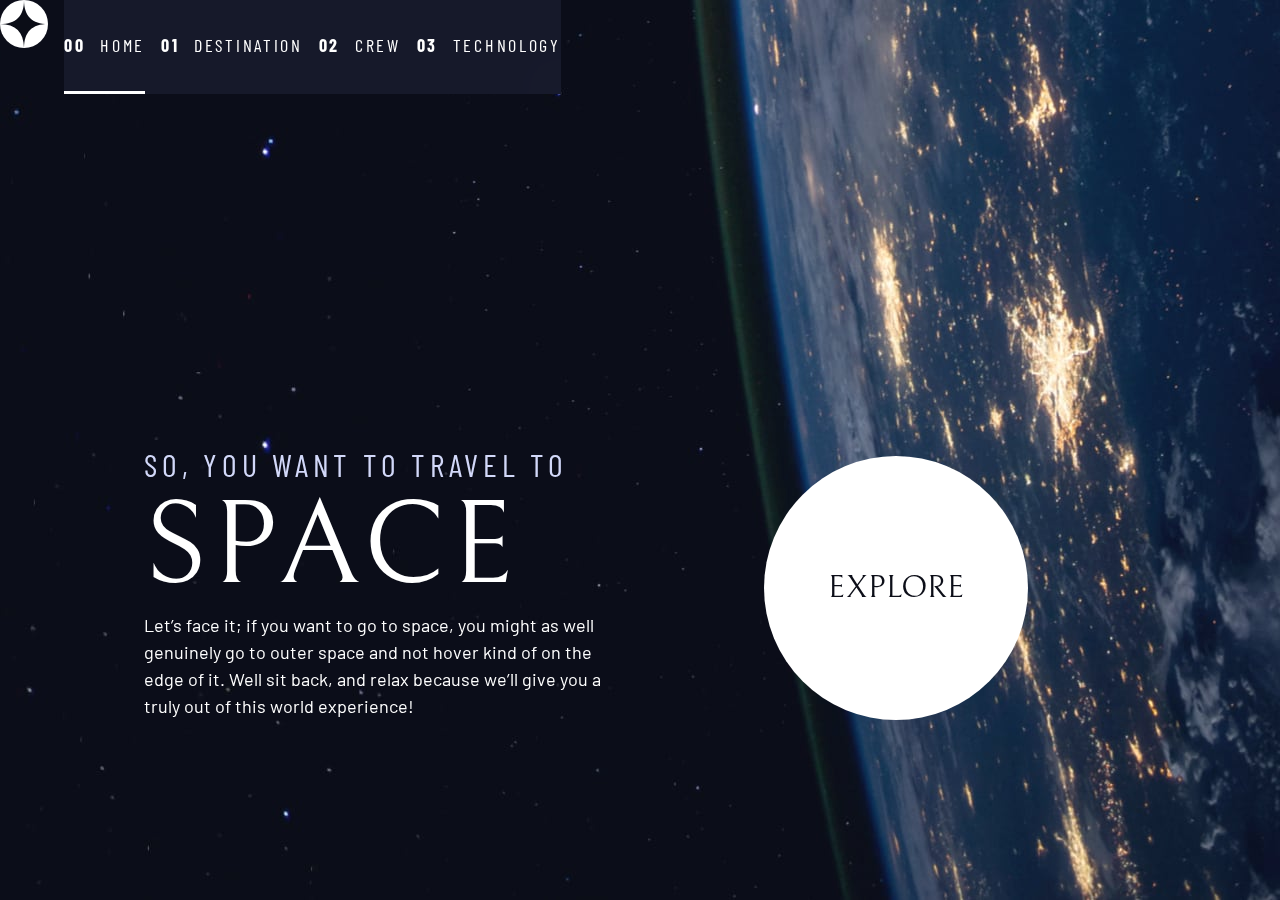
==== index.html @ 2943217c "feat: :sparkles: add animated navbar for mobile devices" ====
<!DOCTYPE html>
<html lang="en">

<head>
  <meta charset="UTF-8">
  <meta http-equiv="X-UA-Compatible" content="IE=edge">
  <meta name="viewport" content="width=device-width, initial-scale=1.0">
  <link rel="icon" type="image/png" sizes="32x32" href="./assets/favicon-32x32.png">
  <!-- Google fonts -->
  <link rel="preconnect" href="https://fonts.googleapis.com">
  <link rel="preconnect" href="https://fonts.gstatic.com" crossorigin>
  <link
    href="https://fonts.googleapis.com/css2?family=Barlow+Condensed:wght@400;700&family=Bellefair&family=Barlow:wght@400;700&display=swap"
    rel="stylesheet">

  <!-- Custom css sheet -->
  <link rel="stylesheet" href="index.css">
  <title>Space Tour Lets Goo</title>

  <script src="./index.js" defer></script>
</head>

<body class="home">
  <header class="primary-header flex">
    <div>
      <img src="./assets/shared/logo.svg" alt="space tourism logo" class="logo">
    </div>
    <button class="mobile-nav-toggle" aria-controls="primary-navigation"><span class="sr-only" aria-expanded="false">Menu</span></button>
    <nav>
      <ul id="primary-navigation" class="primary-navigation underline-indicators flex" data-visible="false">
        <li class="active">
          <a class="uppercase text-white letter-spacing-2" href="./index.html"><span>00</span> Home</a>
        </li>
        <li>
          <a class="uppercase text-white letter-spacing-2" href=""><span>01</span> Destination</a>
        </li>
        <li>
          <a class="uppercase text-white letter-spacing-2" href=""><span>02</span> Crew</a>
        </li>
        <li>
          <a class="uppercase text-white letter-spacing-2" href=""><span>03</span> Technology</a>
        </li>
      </ul>
    </nav>
  </header>

  <div class="grid-container grid-container--home">

    <div>
      <h1 class="text-accent ff-sans-cond uppercase letter-spacing-1 fs-600">
        So, you want to travel to
        <span class="d-block text-white ff-serif fs-900">Space</span>
      </h1>
      <p>
        Let’s face it; if you want to go to space, you might as well genuinely go to
        outer space and not hover kind of on the edge of it. Well sit back, and relax
        because we’ll give you a truly out of this world experience!
      </p>
    </div>

    <div>
      <!-- explore button -->
      <a href="#" class="large-button uppercase ff-serif text-dark bg-white">Explore</a>
    </div>

  </div>
</body>

</html>
---- index.css ----
/* ------------------- */
/* * Custom properties */
/* ------------------- */

:root {
  /* colors */
  --clr-dark: 230 35% 7%;
  --clr-light: 231 77% 90%;
  --clr-white: 0 0% 100%;

  /* font-sizes */
  --fs-900: clamp(5rem, 8vw + 1rem, 9.375rem);
  --fs-800: 3.5rem;
  --fs-700: 1.5rem;
  --fs-600: 1rem;
  --fs-500: 1.75rem;
  --fs-400: 0.9375rem;
  --fs-300: 1rem;
  --fs-200: 0.875rem;

  /* font-families */
  --ff-serif: "Bellefair", serif;
  --ff-sans-cond: "Barlow Condensed", sans-serif;
  --ff-sans-normal: "Barlow", sans-serif;
}

@media (min-width: 35em) {
  :root {
      --fs-800: 5rem;
      --fs-700: 2.5rem;
      --fs-600: 1.5rem;
      --fs-400: 1rem;
  }
}

@media (min-width: 45em) {
  :root {
      /* font-sizes */
      --fs-800: 6.25rem;
      --fs-700: 3.5rem;
      --fs-600: 2rem;
      --fs-400: 1.125rem;
  }
}


/* ---------------- */
/* * Reset          */
/* ---------------- */


/* Box sizing */

*,
*::before,
*::after {
  box-sizing: border-box;
}

/* Reset margins */

body,
h1,
h2,
h3,
h4,
h5,
p,
figure,
picture {
  margin: 0;
}

h1,
h2,
h3,
h4,
h5,
h6,
p {
  font-weight: 400;
}

/* set up the body */
body {
  font-family: var(--ff-sans-normal);
  font-size: var(--fs-400);
  color: hsl(var(--clr-white));
  background-color: hsl(var(--clr-dark));
  line-height: 1.5;
  min-height: 100vh;

  display: grid;
  grid-template-rows: min-content 1fr;

  overflow-x: hidden;
}

/* make images easier to work with */
img,
picutre {
  max-width: 100%;
  display: block;
}

/* make form elements easier to work with */
input,
button,
textarea,
select {
  font: inherit;
}

/* remove animations for people who've turned them off */
@media (prefers-reduced-motion: reduce) {

  *,
  *::before,
  *::after {
    animation-duration: 0.01ms !important;
    animation-iteration-count: 1 !important;
    transition-duration: 0.01ms !important;
    scroll-behavior: auto !important;
  }
}

/* ------------------- */
/* * Utility classes   */
/* ------------------- */

/* general */

.flex {
  display: flex;
  gap: var(--gap, 1rem);
}

.grid {
  display: grid;
  gap: var(--gap, 1rem);
}

.d-block {
  display: block;
}

/* any element which has a adjacent previous sibling and is child of ".flow", is selected */
/* .flow > * + * {
  margin-top: 1rem;
} */
/* alternative of above */
/* ":where" helps prevent specificity problem by
not adding any specificity */
.flow>*:where(:not(:first-child)) {
  margin-top: var(--flow-space, 1rem);
}

.container {
  padding: 0 2em;
  margin: 0 auto;
  /* same effect as above */
  /* padding-inline only affects left and right properties(i.e. padding in this case) */
  /* padding-inline: 2em; */
  /* margin-inline: auto; */
  max-width: 80rem;
}

.grid-container {
  display: grid;
  text-align: center;
  place-items: center;
  padding-inline: 1rem;
}

.grid-container * {
  max-width: 50ch;
}

@media (min-width: 45em) {
  .grid-container {
      column-gap: var(--container-gap, 2rem);
      grid-template-columns: minmax(2rem, 1fr) repeat(2, minmax(0, 30rem)) minmax(2rem, 1fr);
      text-align: left;
  }
  
  .grid-container > *:first-child {
      grid-column: 2;
  }

  .grid-container > *:last-child {
      grid-column: 3;
  }
    .grid-container--home {
      padding-bottom: max(6rem, 20vh);
      align-items: end;
  }
}

.sr-only {
  position: absolute;
  width: 1px;
  height: 1px;
  padding: 0;
  margin: -1px;
  overflow: hidden;
  clip: rect(0, 0, 0, 0);
  /* added line */
  white-space: nowrap;
  border: 0;
}

/* * colors */

.bg-dark { background-color: hsl(var(--clr-dark)); }
.bg-accent { background-color: hsl(var(--clr-light)); }
.bg-white { background-color: hsl(var(--clr-white)); }

.text-dark { color: hsl(var(--clr-dark)); }
.text-accent { color: hsl(var(--clr-light)); }
.text-white { color: hsl(var(--clr-white)); }

/* typography */

.ff-serif { font-family: var(--ff-serif); } 
.ff-sans-cond { font-family: var(--ff-sans-cond); } 
.ff-sans-normal { font-family: var(--ff-sans-normal); } 

.letter-spacing-1 { letter-spacing: 4.75px; } 
.letter-spacing-2 { letter-spacing: 2.7px; } 
.letter-spacing-3 { letter-spacing: 2.35px; } 

.uppercase { text-transform: uppercase; }

.fs-900 { font-size: var(--fs-900); }
.fs-800 { font-size: var(--fs-800); }
.fs-700 { font-size: var(--fs-700); }
.fs-600 { font-size: var(--fs-600); }
.fs-500 { font-size: var(--fs-500); }
.fs-400 { font-size: var(--fs-400); }
.fs-300 { font-size: var(--fs-300); }
.fs-200 { font-size: var(--fs-200); }


.fs-900,
.fs-800,
.fs-700,
.fs-600 {
    line-height: 1.1;
}

.numbered-title {
  text-transform: uppercase;
  font-family: var(--ff-sans-cond);
  font-size: var(--fs-500);
  letter-spacing: 4.72px;
}

.numbered-title span {
  margin-right: 0.5rem;
  color: hsl(var(--clr-white) / .25);
  font-weight: 700;
}

/* ------------------- */
/* * Compontents       */
/* ------------------- */

.large-button{
  position: relative;
  display: inline-grid;
  padding: 0 2em;
  aspect-ratio: 1;
  place-content: center;
  border-radius: 50%;
  text-decoration: none;
  /* adding "z-index: 1" to handle other problems related to
  negative z-index in ".large-button::after"*/
  z-index: 1;
  font-size: 2rem;
}

.large-button::after {
  content: '';
  position: absolute;
  background-color: hsl(var(--clr-white) / .15);
  width: 100%;
  height: 100%;
  border-radius: inherit;
  opacity: 0;
  transition: transform 780ms ease-in-out, opacity 500ms linear;
  z-index: -1;
}

.large-button:focus::after,
.large-button:hover::after {
  opacity: 1;
  transform: scale(1.5);
}

/* primary-header */

.primary-navigation {
  --underline-gap: 2rem;
  list-style: none;
  margin: 0;
  padding: 0;
  font-family: var(--ff-sans-cond);
  background-color: hsl(var(--clr-dark) / 0.95 );
}

@supports (backdrop-filter: blur(25px) saturate(150%)) {
  .primary-navigation {
  background-color: hsl(var(--clr-white) / .05);
  backdrop-filter: blur(25px) saturate(150%);
  -webkit-backdrop-filter: blur(25px) saturate(73%);}
}

.mobile-nav-toggle {
  display: none;
}

@media (max-width: 35rem) {
  .primary-navigation {
    --underline-gap: 0.5rem;
    position: fixed;
    z-index: 1000;
    inset: 0 0 0 30%;
    list-style: none;
    padding: min(20rem, 15vh) 2rem;
    margin: 0;
    flex-direction: column;
    /* background-color: black; */
    transition: transform 700ms ease-in-out;
    transform: translateX(100%);
  }

  .primary-navigation[data-visible="true"] {
    transform: translate(0%);
  }

  .primary-navigation.underline-indicators > .active {
    border: 0;
  }

  .mobile-nav-toggle {
    display: block;
    position: absolute;
    z-index: 2000;
    right: 1rem;
    top: 2rem;
    background-color: transparent;
    border: 0;
    background-image: url("./assets/shared/icon-hamburger.svg");
    background-repeat: no-repeat;
    background-position: center;
    width: 1.5rem;
    aspect-ratio: 1;
  }

  .mobile-nav-toggle[aria-expanded="true"] {
    background-image: url("./assets/shared/icon-close.svg");
  }

  /* "focus-visible" activates when 
  selected using keyboard(after pressing tab) */
  .mobile-nav-toggle:focus-visible {
    outline: 5px solid white;
    outline-offset: 5px;
  }
}

.primary-navigation a {
  text-decoration: none;
}

.primary-navigation a > span{
  font-weight: 700;
  margin-right: 0.5rem;
}

.underline-indicators > * {
  padding: var(--underline-gap, 1rem) 0;
  cursor: pointer;
  border: 0;
  border-bottom: .2rem solid hsl( var(--clr-white) / 0 );
  transition: border-color 500ms ease;
}

.underline-indicators >*:hover,
.underline-indicators >*:focus {
  border-color: hsl( var(--clr-white) / 0.5 );
}

.underline-indicators > .active,
.underline-indicators > [aria-selected="true"] {
  color: hsl(var(--clr-white));
  border-color: hsl(var(--clr-white));
}

.tab-list {
  --gap: 2rem;
}

.dot-indicators> * {
  cursor: pointer;
  aspect-ratio: 1;
  border: 0;
  border-radius: 50%;
  padding: 0.5em;
  background-color: hsl(var(--clr-white) / .25);
  transition: background-color 500ms ease;
}

.dot-indicators>*:hover,
.dot-indicators>*:focus {
  background-color: hsl(var(--clr-white) / .5);
}

.dot-indicators>[aria-selected="true"] {
  background-color: hsl(var(--clr-white));
}

.number-indicators {
  font-family: var(--ff-serif);
  font-size: var(--fs-500);
  flex-direction: column;
  align-items: center;
}

.number-indicators>* {
  display: grid;
  place-content: center;
  color: hsl(var(--clr-white));
  text-decoration: none;
  border-bottom: .2rem solid hsl( var(--clr-white) / 0 );
  height: 3em;
  width: 3em;
  border-radius: 50%;
  transition: border 500ms ease-in;
}

/* .number-indicators>*:not(.active):hover {
  border-color: hsl( var(--clr-white) / 0.5 );
} */
.number-indicators>*:hover {
  border-color: hsl( var(--clr-white) / 0.5 );
}

.number-indicators>.active {
  color: hsl(var(--clr-dark));
  background-color: hsl(var(--clr-white));
}

/* ------------------------------ */
/* * Page specific background    */
/* ----------------------------- */

body {
  background-size: cover;
  background-position: bottom center;
}

/* home */

.home {
  background-image: url("./assets/home/background-home-mobile.jpg");
}

@media (min-width: 35em) {
  .home {
    background-position: center;
    background-image: url("./assets/home/background-home-tablet.jpg");
  }
}

@media (min-width: 45em) {
  .home {
    background-image: url("./assets/home/background-home-desktop.jpg");
  }
}
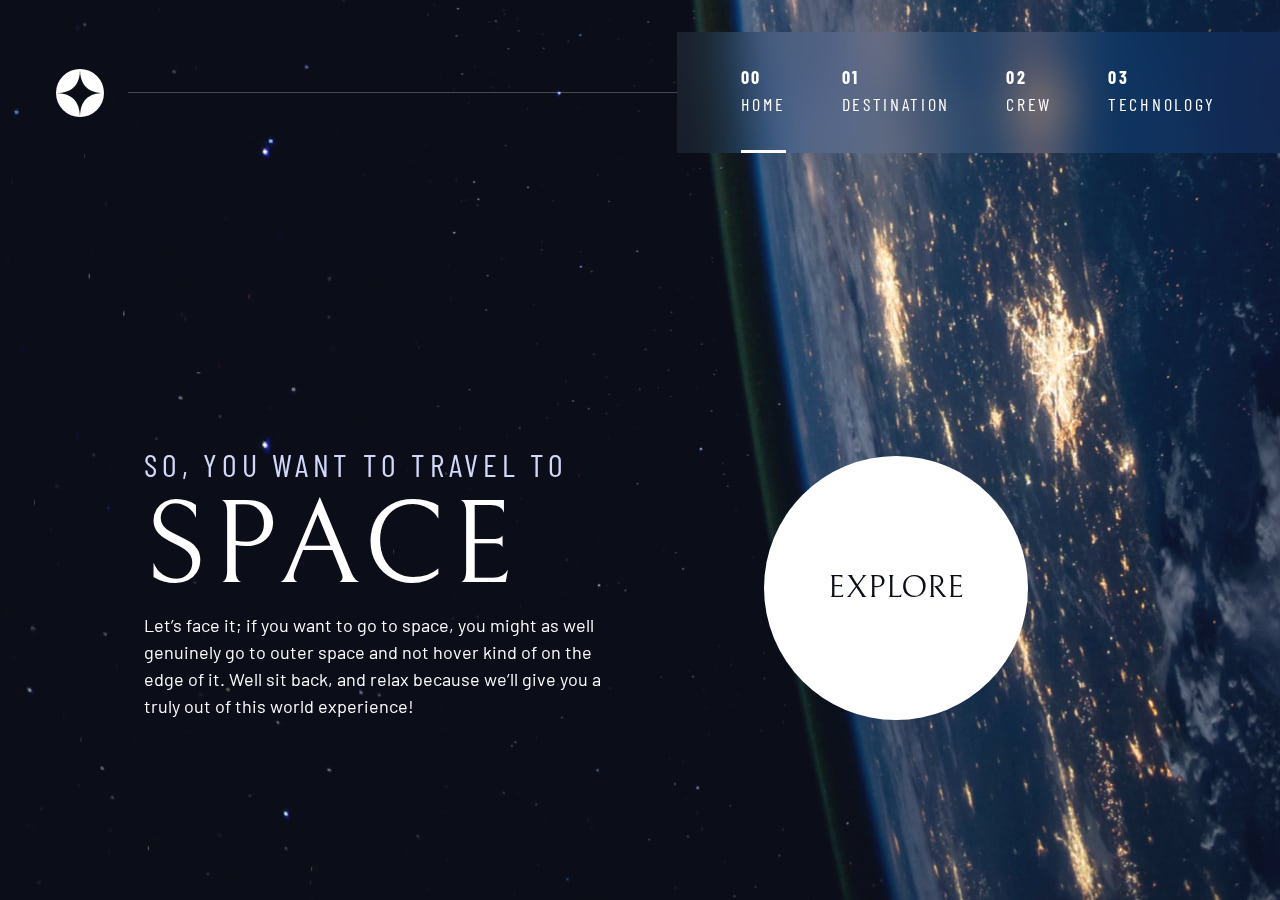
==== commit cdcb1cea: "improve accessibility" ====
--- a/index.html
+++ b/index.html
@@ -21,6 +21,7 @@
 </head>
 
 <body class="home">
+  <a class="skip-to-content"  href="#main">Skip to content</a>
   <header class="primary-header flex">
     <div>
       <img src="./assets/shared/logo.svg" alt="space tourism logo" class="logo">
@@ -29,22 +30,22 @@
     <nav>
       <ul id="primary-navigation" class="primary-navigation underline-indicators flex" data-visible="false">
         <li class="active">
-          <a class="uppercase text-white letter-spacing-2" href="./index.html"><span>00</span> Home</a>
+          <a class="uppercase text-white letter-spacing-2" href="./index.html"><span aria-hidden="true">00</span> Home</a>
         </li>
         <li>
-          <a class="uppercase text-white letter-spacing-2" href=""><span>01</span> Destination</a>
+          <a class="uppercase text-white letter-spacing-2" href=""><span aria-hidden="true">01</span> Destination</a>
         </li>
         <li>
-          <a class="uppercase text-white letter-spacing-2" href=""><span>02</span> Crew</a>
+          <a class="uppercase text-white letter-spacing-2" href=""><span aria-hidden="true">02</span> Crew</a>
         </li>
         <li>
-          <a class="uppercase text-white letter-spacing-2" href=""><span>03</span> Technology</a>
+          <a class="uppercase text-white letter-spacing-2" href=""><span aria-hidden="true">03</span> Technology</a>
         </li>
       </ul>
     </nav>
   </header>
 
-  <div class="grid-container grid-container--home">
+  <main id="main" class="grid-container grid-container--home">
 
     <div>
       <h1 class="text-accent ff-sans-cond uppercase letter-spacing-1 fs-600">
@@ -63,7 +64,7 @@
       <a href="#" class="large-button uppercase ff-serif text-dark bg-white">Explore</a>
     </div>
 
-  </div>
+  </main>
 </body>
 
 </html>--- a/index.css
+++ b/index.css
@@ -207,6 +207,21 @@
   /* added line */
   white-space: nowrap;
   border: 0;
+}
+
+.skip-to-content {
+  position: absolute;
+  z-index: 9999;
+  background: hsl( var(--clr-white) );
+  color: hsl( var(--clr-dark) );
+  padding: .5em 1em;
+  margin-inline: auto;
+  transform: translateX(-100%);
+  transition: transform 600ms ease-in;
+}
+
+.skip-to-content:focus {
+  transform: translateX(0%);
 }
 
 /* * colors */
@@ -299,13 +314,32 @@
 
 /* primary-header */
 
+.logo {
+  margin: 1.5rem clamp(1.5rem, 5vw, 3.5rem);
+}
+
+.primary-header {
+  justify-content: space-between;
+  align-items: center;
+}
+
 .primary-navigation {
+  --gap: clamp(1.5rem, 5vw, 3.5rem);
   --underline-gap: 2rem;
   list-style: none;
   margin: 0;
   padding: 0;
   font-family: var(--ff-sans-cond);
   background-color: hsl(var(--clr-dark) / 0.95 );
+}
+
+.primary-navigation a {
+  text-decoration: none;
+}
+
+.primary-navigation a > span{
+  font-weight: 700;
+  margin-right: 0.5rem;
 }
 
 @supports (backdrop-filter: blur(25px) saturate(150%)) {
@@ -329,7 +363,6 @@
     padding: min(20rem, 15vh) 2rem;
     margin: 0;
     flex-direction: column;
-    /* background-color: black; */
     transition: transform 700ms ease-in-out;
     transform: translateX(100%);
   }
@@ -369,13 +402,38 @@
   }
 }
 
-.primary-navigation a {
-  text-decoration: none;
-}
-
-.primary-navigation a > span{
-  font-weight: 700;
-  margin-right: 0.5rem;
+@media (min-width: 35em) {
+  .primary-navigation {
+      padding-inline: clamp(3rem, 5vw, 7rem);
+  }
+}
+
+@media (min-width: 35em) and (max-width: 44.999em) {
+  .primary-navigation a>span {
+    display: none;
+  }
+}
+
+@media (min-width: 45em) {
+
+  .primary-header::after {
+    content: '';
+    display: block;
+    position: relative;
+    background: hsl(var(--clr-white) / .25);
+    height: 1px;
+    width: 100%;
+    margin-right: -2.5rem;
+    order: 1;
+  }
+
+  nav {
+    order: 2;
+  }
+
+  .primary-navigation {
+    margin-block: 2rem;
+  }
 }
 
 .underline-indicators > * {
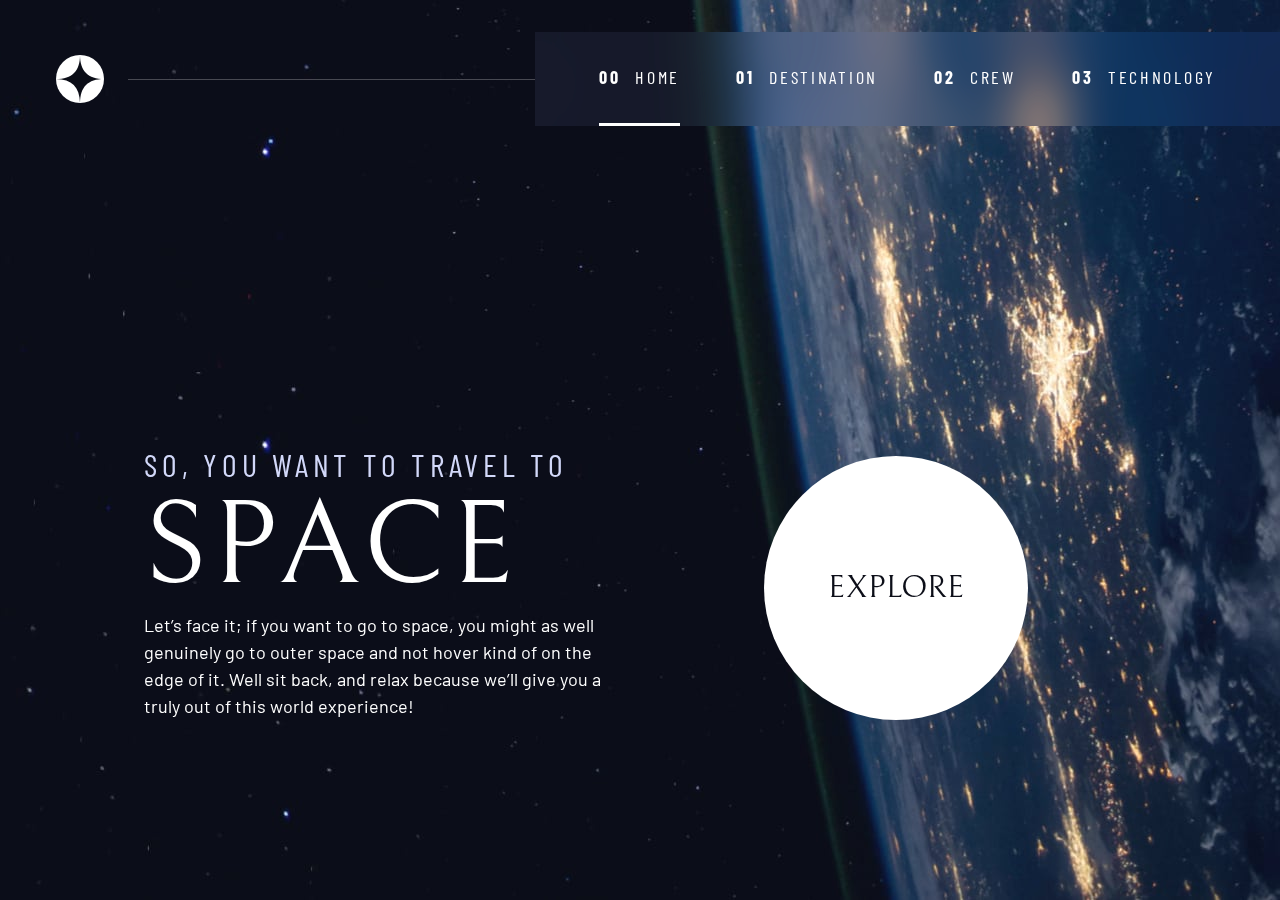
==== commit 7204a825: "feat: :sparkles: add animated hamburger-menu button" ====
--- a/index.html
+++ b/index.html
@@ -26,7 +26,12 @@
     <div>
       <img src="./assets/shared/logo.svg" alt="space tourism logo" class="logo">
     </div>
-    <button class="mobile-nav-toggle" aria-controls="primary-navigation"><span class="sr-only" aria-expanded="false">Menu</span></button>
+    <button class="mobile-nav-toggle" aria-controls="primary-navigation"><span class="sr-only"
+        aria-expanded="false">Menu</span>
+      <div class="bar1"></div>
+      <div class="bar2"></div>
+      <div class="bar3"></div>
+    </button>
     <nav>
       <ul id="primary-navigation" class="primary-navigation underline-indicators flex" data-visible="false">
         <li class="active">
--- a/index.css
+++ b/index.css
@@ -335,6 +335,7 @@
 
 .primary-navigation a {
   text-decoration: none;
+  white-space: nowrap;
 }
 
 .primary-navigation a > span{
@@ -381,18 +382,44 @@
     z-index: 2000;
     right: 1rem;
     top: 2rem;
+
     background-color: transparent;
     border: 0;
-    background-image: url("./assets/shared/icon-hamburger.svg");
+
+    /* background-image: url("./assets/shared/icon-hamburger.svg");
     background-repeat: no-repeat;
     background-position: center;
     width: 1.5rem;
-    aspect-ratio: 1;
-  }
-
-  .mobile-nav-toggle[aria-expanded="true"] {
+    aspect-ratio: 1; */
+  }
+  
+.mobile-nav-toggle div {
+  width: 35px;
+  height: 3px;
+  background-color: white;
+  margin: 6px 0;
+  transition: 0.4s;
+}
+
+/* animation of menu button toggle */
+
+.mobile-nav-toggle[aria-expanded="true"] .bar1 {
+  -webkit-transform: rotate(-45deg) translate(-6px, 6px);
+  transform: rotate(-45deg) translate(-6px, 6px);
+}
+
+.mobile-nav-toggle[aria-expanded="true"] .bar2 {
+  opacity: 0;
+}
+
+.mobile-nav-toggle[aria-expanded="true"] .bar3 {
+  -webkit-transform: rotate(45deg) translate(-6px, -8px);
+  transform: rotate(45deg) translate(-6px, -8px);
+}
+
+  /* .mobile-nav-toggle[aria-expanded="true"] {
     background-image: url("./assets/shared/icon-close.svg");
-  }
+  } */
 
   /* "focus-visible" activates when 
   selected using keyboard(after pressing tab) */
